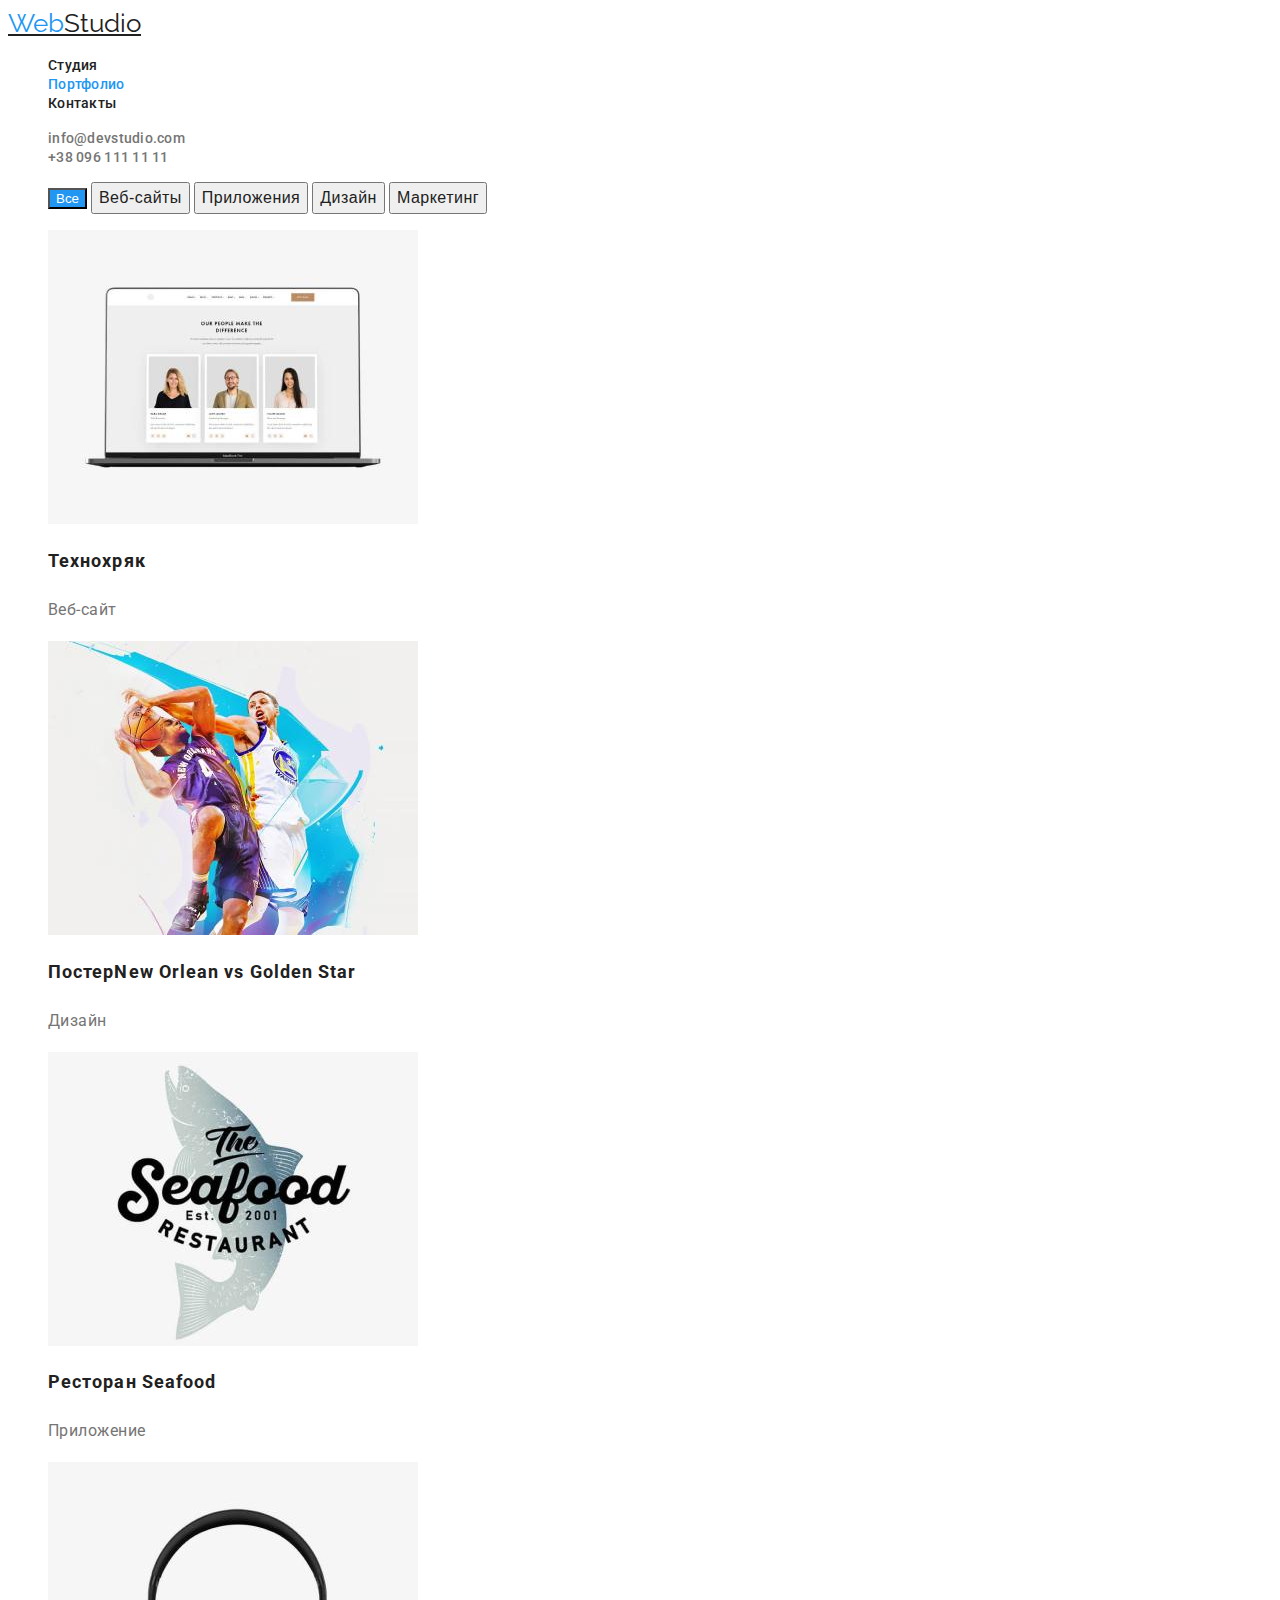
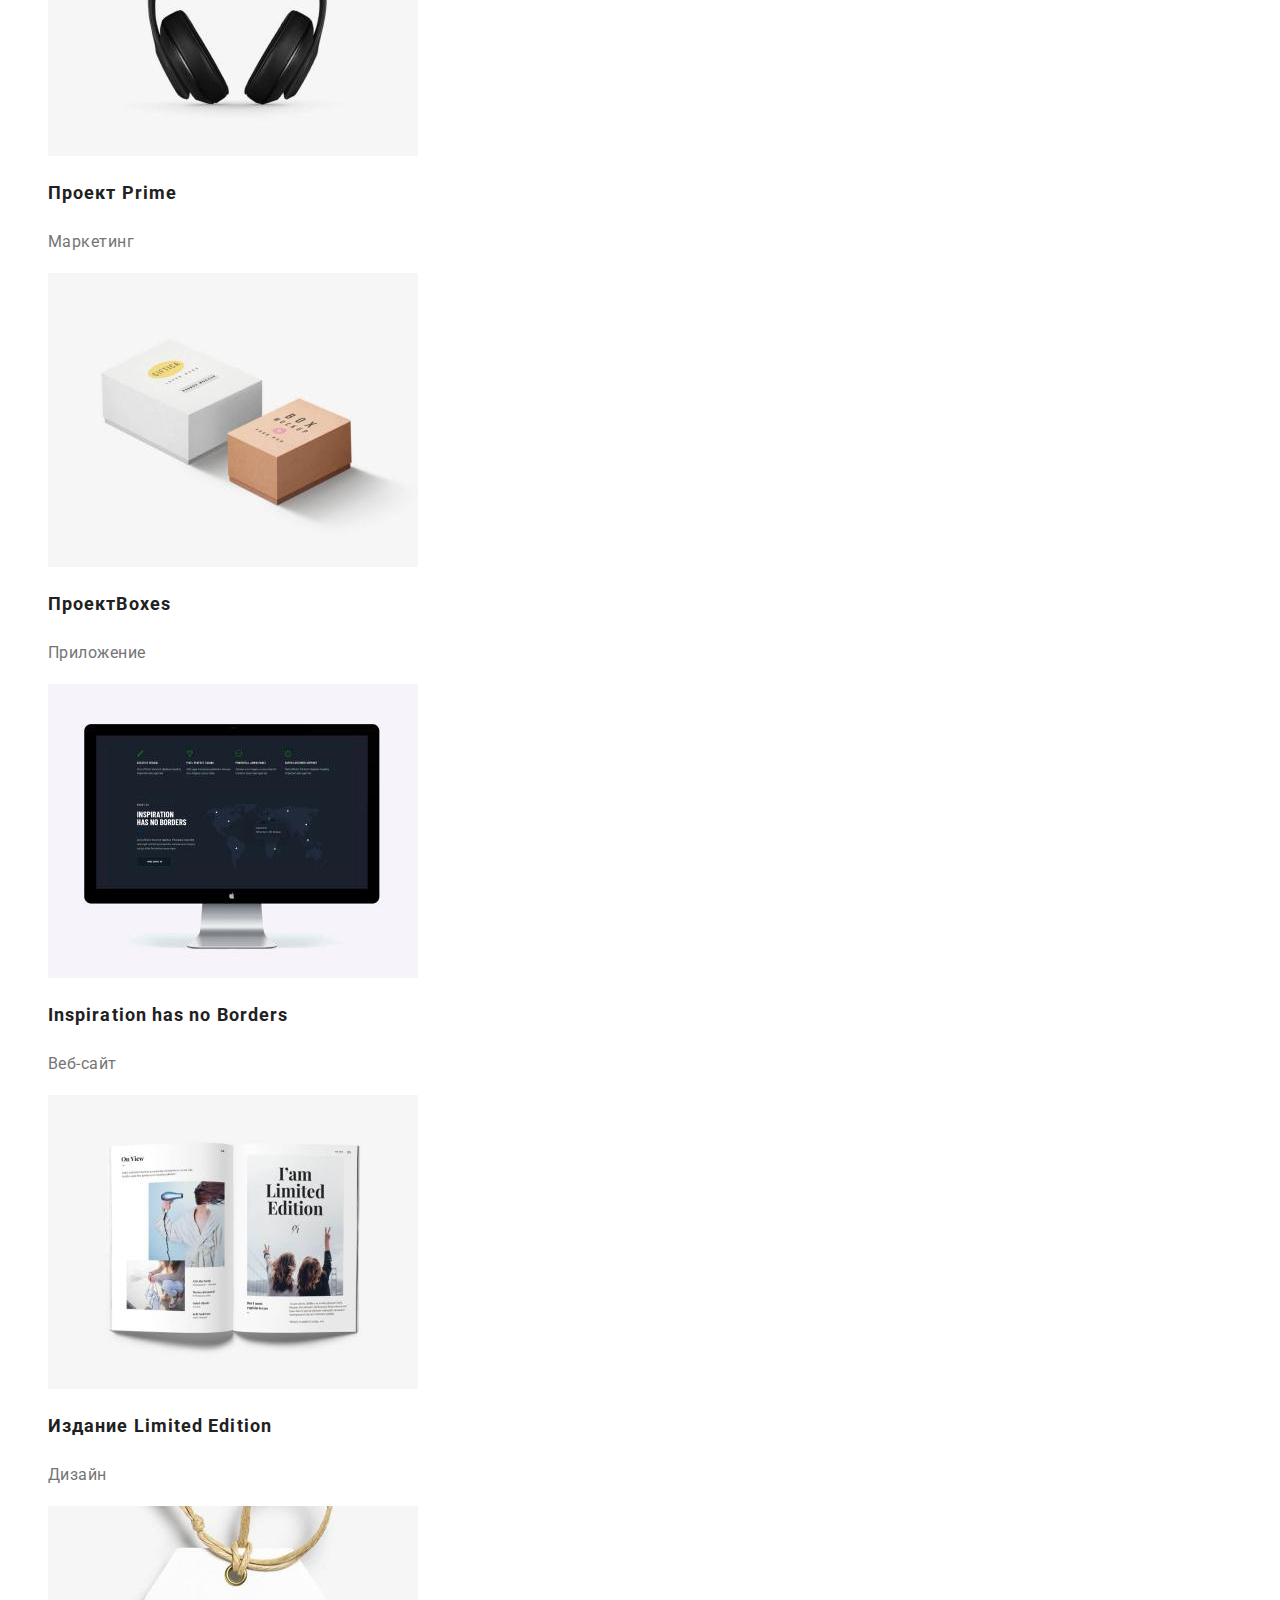
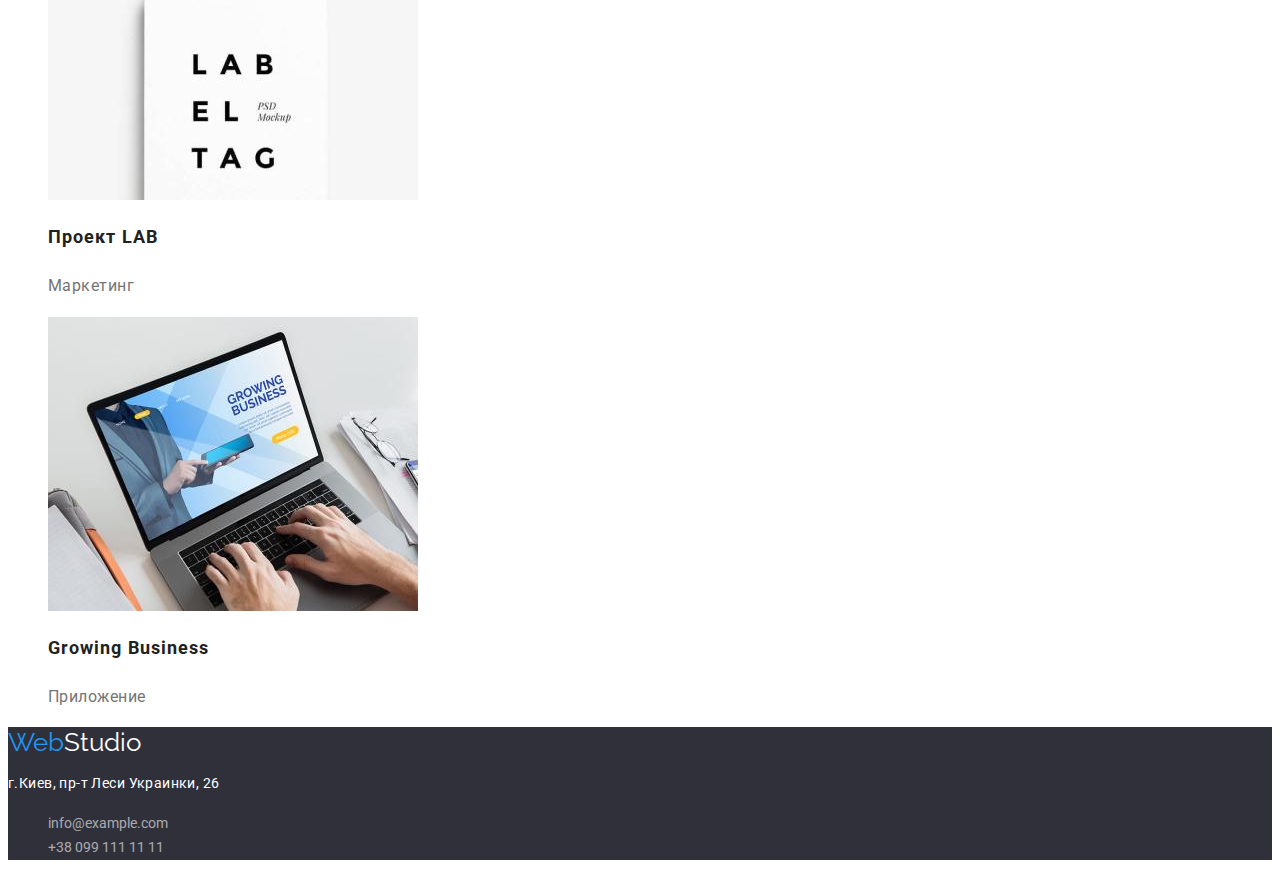
==== portfolio.html @ 6a5df42f "Скопировала инфу из ДЗ№2" ====
<!DOCTYPE html>
<html lang="ru" class="page">
  <head>
    <link rel="stylesheet" href="https://cdnjs.cloudflare.com/ajax/libs/modern-normalize/1.1.0/modern-normalize.min.css" integrity="sha512-wpPYUAdjBVSE4KJnH1VR1HeZfpl1ub8YT/NKx4PuQ5NmX2tKuGu6U/JRp5y+Y8XG2tV+wKQpNHVUX03MfMFn9Q==" crossorigin="anonymous" referrerpolicy="no-referrer" />
    <meta charset="UTF-8" />
    <meta http-equiv="X-UA-Compatible" content="IE=edge" />
    <meta name="viewport" content="width=device-width, initial-scale=1.0" />
    <title>WebStudio</title>
    <link rel="preconnect" href="https://fonts.googleapis.com" />
    <link rel="preconnect" href="https://fonts.gstatic.com" crossorigin />
    <link
      href="https://fonts.googleapis.com/css2?family=Raleway:wght@700&family=Roboto:wght@400;500;700;900&display=swap"
      rel="stylesheet"
    />
    <link rel="stylesheet" href="css/style.css" />
  </head>
  <body class="page-body">
    
    <header class="header">

      <!--Навигация-->

      <nav class="site-nav">
        <a href="" class="logo">
          <span class="logo-color">Web</span><span>Studio</span>
        </a>
        <ul class="site-nav list">
          <li><a href="./index.html" class="link">Студия</a></li>
          <li>
            <a href="./portfolio.html" class="current link"
              >Портфолио
            </a>
          </li>
          <li><a href="" class="link">Контакты</a></li>
        </ul>
      </nav>
      <ul class="auth-nav list">
        <li>
          <a href="mailto:info@devstudio.com" class="link"
            >info@devstudio.com</a
          >
        </li>
        <li><a href="tel:+380961111111" class="link">+38 096 111 11 11</a></li>
      </ul>
    </header>
    <main>
      <section>
        <div class="menu">
          <ul>
           <button type="btn" class="first-button"><li class="list">Все</li></button>
           <button><li class="menu-portfolio list">Веб-сайты</li></button>
           <button><li class="menu-portfolio list">Приложения</li></button>
           <button><li class="menu-portfolio list">Дизайн</li></button>
           <button><li class="menu-portfolio list">Маркетинг</li></button>
          </ul>
       </div>

          <ul class="galary-list">
            <li class="galary-item list">
              <img
                src="images/Макбук.jpg"
                alt="макбук"
                class="galary-img"
                width="370"
              />
              <h2 class="galary-title">Технохряк</h2>
              <p class="galary-text">Веб-сайт</p>
            </li>
            <li class="galary-item list">
              <img
                src="images/Баскетболисты.jpg"
                alt="Баскетболисты"
                class="galary-img"
                width="370"
              />
              <h2 class="galary-title">
                Постер<span lang="en">New Orlean vs Golden Star</span>
              </h2>
              <p class="galary-text">Дизайн</p>
            </li>
            <li class="galary-item list">
              <img
                src="images/Вывеска.jpg"
                alt="Постер ресторана"
                class="galary-img"
                width="370"
              />
              <h2 class="galary-title">
                Ресторан <span lang="en">Seafood</span>
              </h2>
              <p class="galary-text">Приложение</p>
            </li>
            <li class="galary-item list">
              <img
                src="images/Наушники.jpg"
                alt="Наушники"
                class="galary-img"
                width="370"
              />
              <h2 class="galary-title">Проект <span lang="en">Prime</span></h2>
              <p class="galary-text">Маркетинг</p>
            </li>
            <li class="galary-item list">
              <img
                src="images/Коробки.jpg"
                alt="Коробки"
                class="galary-img"
                width="370"
              />
              <h2 class="galary-title">Проект<span lang="en">Boxes</span></h2>
              <p class="galary-text">Приложение</p>
            </li>

            <li class="galary-item list">
              <img
                src="images/ПК.jpg"
                alt="ПК"
                class="galary-img"
                width="370"
              />
              <h2 lang="en" class="galary-title">Inspiration has no Borders</h2>
              <p class="galary-text">Веб-сайт</p>
            </li>
            <li class="galary-item list">
              <img
                src="images/Книга.jpg"
                alt="Книга"
                class="galary-img"
                width="370"
              />
              <h2 class="galary-title">
                Издание <span lang="en">Limited Edition</span>
              </h2>
              <p class="galary-text">Дизайн</p>
            </li>
            <li class="galary-item list">
              <img
                src="images/Этикетка.jpg"
                alt="Этикетка"
                width="370"
              />
              <h2 class="galary-title">Проект LAB</h2>
              <p class="galary-text">Маркетинг</p>
            </li>
            <li class="galary-item list">
              <img
                src="images/Ноутбук.jpg"
                alt="Ноутбук"
                width="370"
              />
              <h2 lang="en" class="galary-title">Growing Business</h2>
              <p class="galary-text">Приложение</p>
            </li>
          </ul>
        </div>
      </section>
      
    </main>
    <footer class="footer">
      <a href="" class="logo link"><span class="logo-color">Web</span><span class="logo-footer">Studio</span></a>
      <!--Контакты-->

      <address class="contacts">
        <p class="contacts-adress">г.Киев, пр-т Леси Украинки, 26</p>
        <ul class="contacts-list list">
          <li class="contacts-mailto">
            <a href="mailto:info@example.com" class="link">info@example.com</a>
          </li>
          <li class="contacts-tel">
            <a href="tel:+380991111111" class="link">+38 099 111 11 11</a>
          </li>
        </ul>
      </address>
    </footer>
  </body>
</html>
---- css/style.css ----
/* цвет основного фона
background: #E5E5E5
цвет футера
background: #2F303A
цвет  секции "наша команда"
background: #F5F4FA 
 цвет заголовков
 color: #212121
  цвет параграфов
  color: #757575
  цвет h1
  color: #FFFFFF 
  logo WebStudio
  color1: #000000
  color2: #2196F3
  цвет тел и почты в футере
  color: rgba(255, 255, 255, 0.6)
  #E5E5E5;
  */

:root {
  --header-color: #212121;
  --primary-text-color: #757575;
  --primary-title-color: #ffffff;
  --accent-color: #2196f3;
  --background-hero-footer:#2F303A;
}

body {
  font-family: "roboto";
  color: var(--header-color);
}

.list {
  list-style: none;
}

.link {
  text-decoration: 
  none;
}
/* ------------------ header-------------------- */

.logo {
  font-family: "raleway";
  font-size: 26px;
  line-height: 1.19;
  color: var(--header-color)
} 

.logo-color{
color: var(--accent-color);
}


 /* ------------header -------------------- */


.site-nav .link:hover,
.site-nav .link:focus {
  color: var(--accent-color);
}

.site-nav .link {
  font-weight: 500;
  font-size: 14px;
  line-height: 1.14;
  letter-spacing: 0.02em;
  color: var(--header-color);
}

.site-nav .current{
  color: var(--accent-color)
}

.auth-nav .link {
  font-weight: 500;
  font-size: 14px;
  line-height: 1.14;
  letter-spacing: 0.02em;
  color: var(--primary-text-color);
}

.auth-nav .link:hover,
.auth-nav .link:focus {
  color: var(--accent-color);
}
/* ------------------ hero-------------------- */
.hero-title {
  font-weight: 900;
  font-size: 44px;
  line-height: 1.36;
  text-align: center;
  letter-spacing: 0.06em;
  text-transform: uppercase;
  color: var(--primary-title-color);
}
.hero {
  background-color:var(--background-hero-footer);
}

.btn {
  font-family: inherit;
  background: #2196f3;
  font-size: 16px;
  line-height: 1.87;
  display: flex;
  align-items: center;
  text-align: center;
  letter-spacing: 0.06em;
  color: var(--primary-title-color);
}

/* ------------------our benefits-------------------- */


.benefits-title {
  font-size: 14px;
  line-height: 1.14;
  letter-spacing: 0.03em;
  text-transform: uppercase;
  color: var(--header-color);
}

.benefits-text {
  font-size: 14px;
  line-height: 1.7;
  letter-spacing: 0.03em;
  color: var(--primary-text-color);
}

/* ------------------menu portfolio------------------- */

.menu-portfolio{
 font-style: normal;
font-weight: 500;
font-size: 16px;
line-height: 1.62;
text-align: center;
letter-spacing: 0.03em;
color: var(--header-color);
}

.first-button{
color:#ffffff;
background-color: #2196F3;

}

.galary-text{
  font-size: 16px;
  line-height: 1.87;
  letter-spacing: 0.03em;
  color: var(--primary-text-color)
}

.galary-title{
  font-size: 18px;
line-height: 2.00;
letter-spacing: 0.06em;
color: var(--header-color);
}


/* ------------------about us------------------- */

.about-title{
font-size: 36px;
line-height: 42px;
text-align: center;
letter-spacing: 0.03em;
color: var(--header-color);

}

/* ------------------our team-------------------- */
.team-title {
  font-size: 36px;
  line-height: 1.17;
  text-align: center;
  letter-spacing: 0.33em
  color: var(--header-color)
}

.team-subtitle {
   font-size: 16px;
  line-height: 0.56;
  letter-spacing: 0.03em;
  color: var(--header-color);
}

.team-text {
  font-size: 16px;
  line-height: 1.19;
  letter-spacing: 0.03em;
  color: var(--primary-text-color);
}

.team{
  background-color:#F5F4FA ;
}

/* ------------------contacts-------------------- */

.footer{
  background-color:var(--background-hero-footer);
  }

.logo-footer{
    color: var(--primary-title-color);
  }

.contacts-tel .link{
  color: rgba(255, 255, 255, 0.6);
  font-style: normal;
  font-size: 14px;
  line-height: 1.71;
  
}

.contacts-mailto .link{
  color: rgba(255, 255, 255, 0.6);
  font-style: normal;
  font-size: 14px;
  line-height: 1.71;
  
}

.contacts-adress{
  color:var(--primary-title-color); 
  font-style: normal;
  font-size: 14px;
line-height: 1.71;
letter-spacing: 0.03em;

}
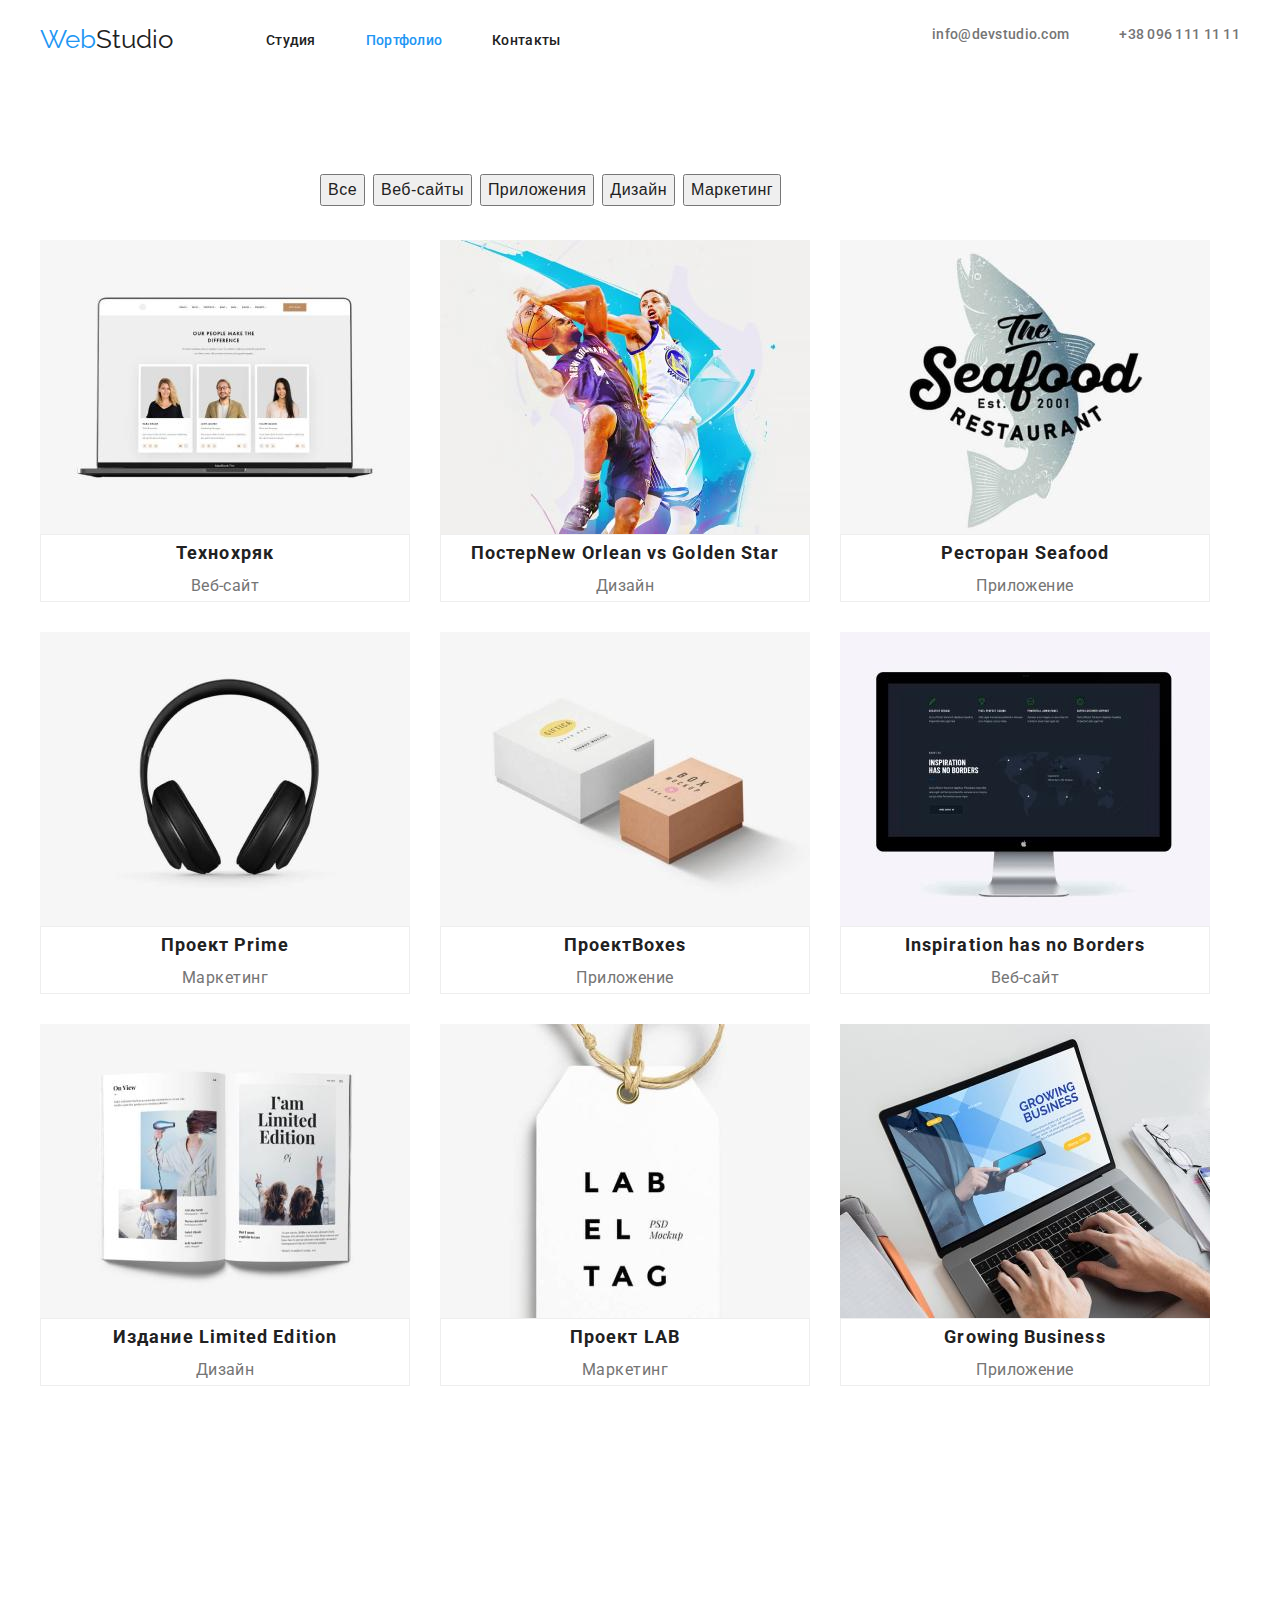
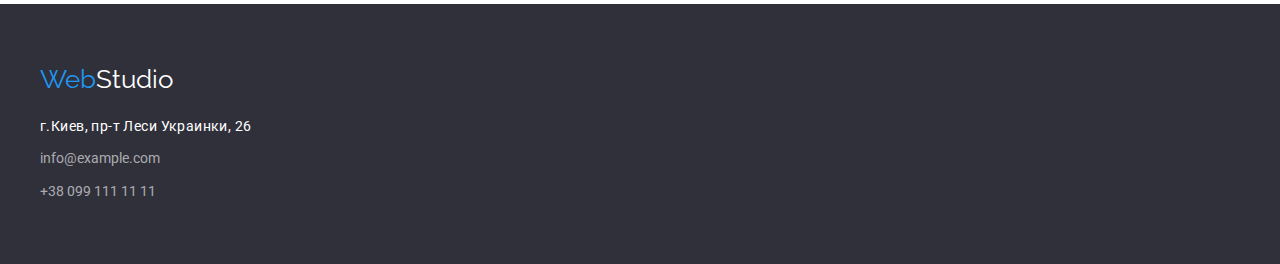
==== commit fe8faf6d: "Стилизация секций дву страниц(портфолио и студия)ия" ====
--- a/portfolio.html
+++ b/portfolio.html
@@ -1,7 +1,13 @@
 <!DOCTYPE html>
 <html lang="ru" class="page">
   <head>
-    <link rel="stylesheet" href="https://cdnjs.cloudflare.com/ajax/libs/modern-normalize/1.1.0/modern-normalize.min.css" integrity="sha512-wpPYUAdjBVSE4KJnH1VR1HeZfpl1ub8YT/NKx4PuQ5NmX2tKuGu6U/JRp5y+Y8XG2tV+wKQpNHVUX03MfMFn9Q==" crossorigin="anonymous" referrerpolicy="no-referrer" />
+    <link
+      rel="stylesheet"
+      href="https://cdnjs.cloudflare.com/ajax/libs/modern-normalize/1.1.0/modern-normalize.min.css"
+      integrity="sha512-wpPYUAdjBVSE4KJnH1VR1HeZfpl1ub8YT/NKx4PuQ5NmX2tKuGu6U/JRp5y+Y8XG2tV+wKQpNHVUX03MfMFn9Q=="
+      crossorigin="anonymous"
+      referrerpolicy="no-referrer"
+    />
     <meta charset="UTF-8" />
     <meta http-equiv="X-UA-Compatible" content="IE=edge" />
     <meta name="viewport" content="width=device-width, initial-scale=1.0" />
@@ -15,100 +21,126 @@
     <link rel="stylesheet" href="css/style.css" />
   </head>
   <body class="page-body">
-    
     <header class="header">
-
       <!--Навигация-->
 
-      <nav class="site-nav">
-        <a href="" class="logo">
-          <span class="logo-color">Web</span><span>Studio</span>
-        </a>
-        <ul class="site-nav list">
-          <li><a href="./index.html" class="link">Студия</a></li>
-          <li>
-            <a href="./portfolio.html" class="current link"
-              >Портфолио
-            </a>
-          </li>
-          <li><a href="" class="link">Контакты</a></li>
-        </ul>
-      </nav>
-      <ul class="auth-nav list">
-        <li>
-          <a href="mailto:info@devstudio.com" class="link"
-            >info@devstudio.com</a
-          >
-        </li>
-        <li><a href="tel:+380961111111" class="link">+38 096 111 11 11</a></li>
-      </ul>
+      <div class="container header-container">
+        <nav class="header-nav">
+          <a href="" class="logo link">
+            <span class="logo-color">Web</span><span>Studio</span>
+          </a>
+          <ul class="nav list nav-menu">
+            <li class="menu-item">
+              <a href="./index.html" class="nav link">Студия</a>
+            </li>
+            <li class="menu-item">
+              <a href="./portfolio.html" class="nav current link">Портфолио </a>
+            </li>
+            <li class="menu-item"><a href="" class="nav link">Контакты</a></li>
+          </ul>
+        </nav>
+        <div class="header-connect">
+          <ul class="auth-nav list">
+            <li class="">
+              <a href="mailto:info@devstudio.com" class="link"
+                >info@devstudio.com</a
+              >
+            </li>
+            <li class="connect-item">
+              <a href="tel:+380961111111" class="link">+38 096 111 11 11</a>
+            </li>
+          </ul>
+        </div>
+      </div>
     </header>
     <main>
-      <section>
-        <div class="menu">
-          <ul>
-           <button type="btn" class="first-button"><li class="list">Все</li></button>
-           <button><li class="menu-portfolio list">Веб-сайты</li></button>
-           <button><li class="menu-portfolio list">Приложения</li></button>
-           <button><li class="menu-portfolio list">Дизайн</li></button>
-           <button><li class="menu-portfolio list">Маркетинг</li></button>
-          </ul>
-       </div>
-
+      <section class="portfolio">
+        <div class="container">
+          <ul class="menu portfolio-container">
+            <li class="menu-portfolio list menu-portfolio-list">
+              <button class="menu-button">Все</button>
+            </li>
+            <li class="menu-portfolio list menu-portfolio-list">
+              <button class="menu-button">Веб-сайты</button>
+            </li>
+            <li class="menu-portfolio list menu-portfolio-list">
+              <button class="menu-button">Приложения</button>
+            </li>
+            <li class="menu-portfolio list menu-portfolio-list">
+              <button class="menu-button">Дизайн</button>
+            </li>
+            <li class="menu-portfolio list menu-portfolio-list">
+              <button class="menu-button">Маркетинг</button>
+            </li>
+          </ul>
+        </div>
+        <div class="container">
           <ul class="galary-list">
-            <li class="galary-item list">
+            <li class="galary-item list galary-item-block">
               <img
                 src="images/Макбук.jpg"
                 alt="макбук"
                 class="galary-img"
                 width="370"
               />
-              <h2 class="galary-title">Технохряк</h2>
-              <p class="galary-text">Веб-сайт</p>
-            </li>
-            <li class="galary-item list">
+              <div class="border">
+                <h2 class="galary-title">Технохряк</h2>
+                <p class="galary-text">Веб-сайт</p>
+              </div>
+            </li>
+            <li class="galary-item list galary-item-block">
               <img
                 src="images/Баскетболисты.jpg"
                 alt="Баскетболисты"
                 class="galary-img"
                 width="370"
               />
-              <h2 class="galary-title">
-                Постер<span lang="en">New Orlean vs Golden Star</span>
-              </h2>
-              <p class="galary-text">Дизайн</p>
-            </li>
-            <li class="galary-item list">
+              <div class="border">
+                <h2 class="galary-title">
+                  Постер<span lang="en">New Orlean vs Golden Star</span>
+                </h2>
+                <p class="galary-text">Дизайн</p>
+              </div>
+            </li>
+            <li class="galary-item list galary-item-block">
               <img
                 src="images/Вывеска.jpg"
                 alt="Постер ресторана"
                 class="galary-img"
                 width="370"
               />
-              <h2 class="galary-title">
-                Ресторан <span lang="en">Seafood</span>
-              </h2>
-              <p class="galary-text">Приложение</p>
-            </li>
-            <li class="galary-item list">
+              <div class="border">
+                <h2 class="galary-title">
+                  Ресторан <span lang="en">Seafood</span>
+                </h2>
+                <p class="galary-text">Приложение</p>
+              </div>
+            </li>
+            <li class="galary-item list galary-item-block">
               <img
                 src="images/Наушники.jpg"
                 alt="Наушники"
                 class="galary-img"
                 width="370"
               />
-              <h2 class="galary-title">Проект <span lang="en">Prime</span></h2>
-              <p class="galary-text">Маркетинг</p>
-            </li>
-            <li class="galary-item list">
+              <div class="border">
+                <h2 class="galary-title">
+                  Проект <span lang="en">Prime</span>
+                </h2>
+                <p class="galary-text">Маркетинг</p>
+              </div>
+            </li>
+            <li class="galary-item list galary-item-block">
               <img
                 src="images/Коробки.jpg"
                 alt="Коробки"
                 class="galary-img"
                 width="370"
               />
-              <h2 class="galary-title">Проект<span lang="en">Boxes</span></h2>
-              <p class="galary-text">Приложение</p>
+              <div class="border">
+                <h2 class="galary-title">Проект<span lang="en">Boxes</span></h2>
+                <p class="galary-text">Приложение</p>
+              </div>
             </li>
 
             <li class="galary-item list">
@@ -118,8 +150,12 @@
                 class="galary-img"
                 width="370"
               />
-              <h2 lang="en" class="galary-title">Inspiration has no Borders</h2>
-              <p class="galary-text">Веб-сайт</p>
+              <div class="border">
+                <h2 lang="en" class="galary-title">
+                  Inspiration has no Borders
+                </h2>
+                <p class="galary-text">Веб-сайт</p>
+              </div>
             </li>
             <li class="galary-item list">
               <img
@@ -128,49 +164,56 @@
                 class="galary-img"
                 width="370"
               />
-              <h2 class="galary-title">
-                Издание <span lang="en">Limited Edition</span>
-              </h2>
-              <p class="galary-text">Дизайн</p>
-            </li>
-            <li class="galary-item list">
-              <img
-                src="images/Этикетка.jpg"
-                alt="Этикетка"
-                width="370"
-              />
-              <h2 class="galary-title">Проект LAB</h2>
-              <p class="galary-text">Маркетинг</p>
-            </li>
-            <li class="galary-item list">
-              <img
-                src="images/Ноутбук.jpg"
-                alt="Ноутбук"
-                width="370"
-              />
-              <h2 lang="en" class="galary-title">Growing Business</h2>
-              <p class="galary-text">Приложение</p>
+              <div class="border">
+                <h2 class="galary-title">
+                  Издание <span lang="en">Limited Edition</span>
+                </h2>
+                <p class="galary-text">Дизайн</p>
+              </div>
+            </li>
+            <li class="galary-item list galary-item-block">
+              <img src="images/Этикетка.jpg" alt="Этикетка" width="370" />
+              <div class="border">
+                <h2 class="galary-title">Проект LAB</h2>
+                <p class="galary-text">Маркетинг</p>
+              </div>
+            </li>
+            <li class="galary-item list galary-item-block">
+              <img src="images/Ноутбук.jpg" alt="Ноутбук" width="370" />
+              <div class="border">
+                <h2 lang="en" class="galary-title">Growing Business</h2>
+                <p class="galary-text">Приложение</p>
+              </div>
             </li>
           </ul>
         </div>
       </section>
-      
     </main>
     <footer class="footer">
-      <a href="" class="logo link"><span class="logo-color">Web</span><span class="logo-footer">Studio</span></a>
-      <!--Контакты-->
-
-      <address class="contacts">
-        <p class="contacts-adress">г.Киев, пр-т Леси Украинки, 26</p>
-        <ul class="contacts-list list">
-          <li class="contacts-mailto">
-            <a href="mailto:info@example.com" class="link">info@example.com</a>
-          </li>
-          <li class="contacts-tel">
-            <a href="tel:+380991111111" class="link">+38 099 111 11 11</a>
-          </li>
-        </ul>
-      </address>
+      <div class="container">
+        <div class="logo-footer-block">
+          <a href="" class="logo link"
+            ><span class="logo-color">Web</span
+            ><span class="logo-footer">Studio</span></a
+          >
+        </div>
+        <!--Контакты-->
+
+        <address class="contacts">
+          <p class="contacts-adress">г.Киев, пр-т Леси Украинки, 26</p>
+          <ul class="contacts-list list">
+            <li class="contacts-mailto contacts-mailto-block">
+              <a href="mailto:info@example.com" class="link"
+                >info@example.com</a
+              >
+            </li>
+
+            <li class="contacts-tel contacts-tel-block">
+              <a href="tel:+380991111111" class="link">+38 099 111 11 11</a>
+            </li>
+          </ul>
+        </address>
+      </div>
     </footer>
   </body>
 </html>
--- a/css/style.css
+++ b/css/style.css
@@ -29,6 +29,23 @@
 body {
   font-family: "roboto";
   color: var(--header-color);
+  margin: 0;
+}
+
+p, h1, h2, h3, h4, h5, h6{
+  margin: 0;
+}
+
+ul{
+  margin: 0;
+  padding: 0;
+}
+
+.container{
+  width: 1200px;
+  padding-left: 15px;
+  padding-right: 15px;
+  margin: 0 auto;
 }
 
 .list {
@@ -39,29 +56,60 @@
   text-decoration: 
   none;
 }
+
+img{
+  display: block;
+}
 /* ------------------ header-------------------- */
 
+header{
+  padding-top: 24px;
+  padding-bottom: 25px;
+}
 .logo {
   font-family: "raleway";
   font-size: 26px;
   line-height: 1.19;
-  color: var(--header-color)
+  color: var(--header-color);
+  margin-right: 93px;
 } 
+
 
 .logo-color{
 color: var(--accent-color);
 }
 
-
- /* ------------header -------------------- */
-
-
-.site-nav .link:hover,
-.site-nav .link:focus {
+.nav-menu{
+  display: flex;
+}
+
+.auth-nav{
+  display: flex;
+}
+
+.header-nav{
+  display: flex;
+  align-items: center;
+}
+.header-container{
+display: flex;
+}
+
+.header-connect{
+  margin-left: auto;
+  align-items: center;
+}
+
+.connect-item{
+  margin-left: 50px;
+}
+
+.nav .link:hover,
+.nav .link:focus {
   color: var(--accent-color);
 }
 
-.site-nav .link {
+.nav .link {
   font-weight: 500;
   font-size: 14px;
   line-height: 1.14;
@@ -69,7 +117,7 @@
   color: var(--header-color);
 }
 
-.site-nav .current{
+.current.link{
   color: var(--accent-color)
 }
 
@@ -85,7 +133,26 @@
 .auth-nav .link:focus {
   color: var(--accent-color);
 }
+
+.menu-item:not(:last-child){
+  margin-right: 50px;
+}
 /* ------------------ hero-------------------- */
+.hero {
+  background-color:var(--background-hero-footer);
+}
+
+.hero-section{
+    width: 1200px;
+  padding-left: 15px;
+  padding-right: 15px;
+  padding-bottom: 94px;
+  padding-top: 94px;
+  margin-left:auto;
+  margin-right: auto;
+  
+}
+
 .hero-title {
   font-weight: 900;
   font-size: 44px;
@@ -95,9 +162,6 @@
   text-transform: uppercase;
   color: var(--primary-title-color);
 }
-.hero {
-  background-color:var(--background-hero-footer);
-}
 
 .btn {
   font-family: inherit;
@@ -106,12 +170,48 @@
   line-height: 1.87;
   display: flex;
   align-items: center;
-  text-align: center;
-  letter-spacing: 0.06em;
+   letter-spacing: 0.06em;
   color: var(--primary-title-color);
+  cursor: pointer;
+  }
+  
+  .important-title{
+    width: 696px;
+    margin-right: auto;
+     margin-left: auto;
+    margin-bottom: 32.35px;}
+
+.important-button{
+  width: 200px;
+  height: 53.92px;
+    margin-right: auto;
+     margin-left: auto;
+     
+     
 }
 
 /* ------------------our benefits-------------------- */
+.benefits-container{
+  display: flex;
+}
+
+.benefits{
+ padding-top: 94px;
+ padding-bottom: 94px;
+}
+
+.visually-hidden {
+  position: absolute;
+  width: 1px;
+  height: 1px;
+  margin: -1px;
+  border: 0;
+  padding: 0;
+  white-space: nowrap;
+  clip-path: inset(100%);
+  clip: rect(0 0 0 0);
+  overflow: hidden;
+}
 
 
 .benefits-title {
@@ -120,6 +220,7 @@
   letter-spacing: 0.03em;
   text-transform: uppercase;
   color: var(--header-color);
+  margin-bottom: 10px;
 }
 
 .benefits-text {
@@ -129,24 +230,45 @@
   color: var(--primary-text-color);
 }
 
+.benefits-container-block:not(:last-child){
+  margin-right: 50px;
+}
+
 /* ------------------menu portfolio------------------- */
 
-.menu-portfolio{
- font-style: normal;
+.menu{
+   display: flex;
+   padding-left:280px;
+   padding-right: 280px;
+   margin-bottom: 34px
+ }
+
+ .container-menu{
+   margin-bottom: 34px;
+ }
+
+ .portfolio{
+   padding-top: 94px;
+   padding-bottom: 94px;
+ }
+ .menu-portfolio-list{
+   margin-right: 8px;
+ }
+
+.menu-button {
 font-weight: 500;
 font-size: 16px;
 line-height: 1.62;
 text-align: center;
 letter-spacing: 0.03em;
-color: var(--header-color);
-}
-
-.first-button{
-color:#ffffff;
-background-color: #2196F3;
-
-}
-
+color: #212121;
+}
+
+.galary-item{
+  text-align: center;
+  flex-basis: calc((100-3*30px)/9);
+  margin-left: 30px;
+}
 .galary-text{
   font-size: 16px;
   line-height: 1.87;
@@ -159,6 +281,20 @@
 line-height: 2.00;
 letter-spacing: 0.06em;
 color: var(--header-color);
+}
+.galary-list{
+  display: flex;
+  flex-wrap: wrap;
+  padding-bottom: 94px;
+  margin-left: -30px;
+}
+
+.galary-item-block{
+  margin-bottom: 30px;
+  }
+
+  .border{
+    border: 1px solid  rgba(238, 238, 238, 1);
 }
 
 
@@ -170,23 +306,41 @@
 text-align: center;
 letter-spacing: 0.03em;
 color: var(--header-color);
-
-}
+margin-bottom: 50px;
+}
+
+.about-list{
+  display: flex;
+  flex-wrap: wrap;
+  margin-left: -30px;
+
+} 
+.about-list-container{ 
+  flex-basis:calc((100%-3*30px)/3);
+  margin-left: 30px
+}
+ .about{
+   padding-bottom: 94px;
+   padding-top: 94px;
+ }
+
 
 /* ------------------our team-------------------- */
+
 .team-title {
+  color: var(--header-color)
   font-size: 36px;
   line-height: 1.17;
   text-align: center;
   letter-spacing: 0.33em
-  color: var(--header-color)
-}
+  }
 
 .team-subtitle {
    font-size: 16px;
   line-height: 0.56;
   letter-spacing: 0.03em;
   color: var(--header-color);
+  margin-bottom: 10px;
 }
 
 .team-text {
@@ -198,6 +352,27 @@
 
 .team{
   background-color:#F5F4FA ;
+  padding-top: 94px;
+  padding-bottom: 94px;
+}
+
+.team-item-block{
+  flex-basis: calc((100%-4*30px)/4);
+  margin-left: 30px;
+}
+.team-list{
+  display: flex;
+  flex-wrap: wrap;
+  margin-left: -30px;
+  margin-top: 50px;
+}
+
+.team-block{
+  text-align: center;
+ }
+
+.team-subtitle-block{
+  margin-top: 30px;
 }
 
 /* ------------------contacts-------------------- */
@@ -208,6 +383,10 @@
 
 .logo-footer{
     color: var(--primary-title-color);
+  }
+  .logo-footer-block{
+    padding-top: 60px;
+    
   }
 
 .contacts-tel .link{
@@ -223,7 +402,6 @@
   font-style: normal;
   font-size: 14px;
   line-height: 1.71;
-  
 }
 
 .contacts-adress{
@@ -232,18 +410,23 @@
   font-size: 14px;
 line-height: 1.71;
 letter-spacing: 0.03em;
-
-}
-
-
-
-
-
-
-
-
-
-
-
-
-
+margin-bottom: 9px;
+margin-top: 20px;
+}
+
+.contacts-tel-block{
+  margin-top: 9px;
+  padding-bottom: 60px;
+}
+
+
+
+
+
+
+
+
+
+
+
+
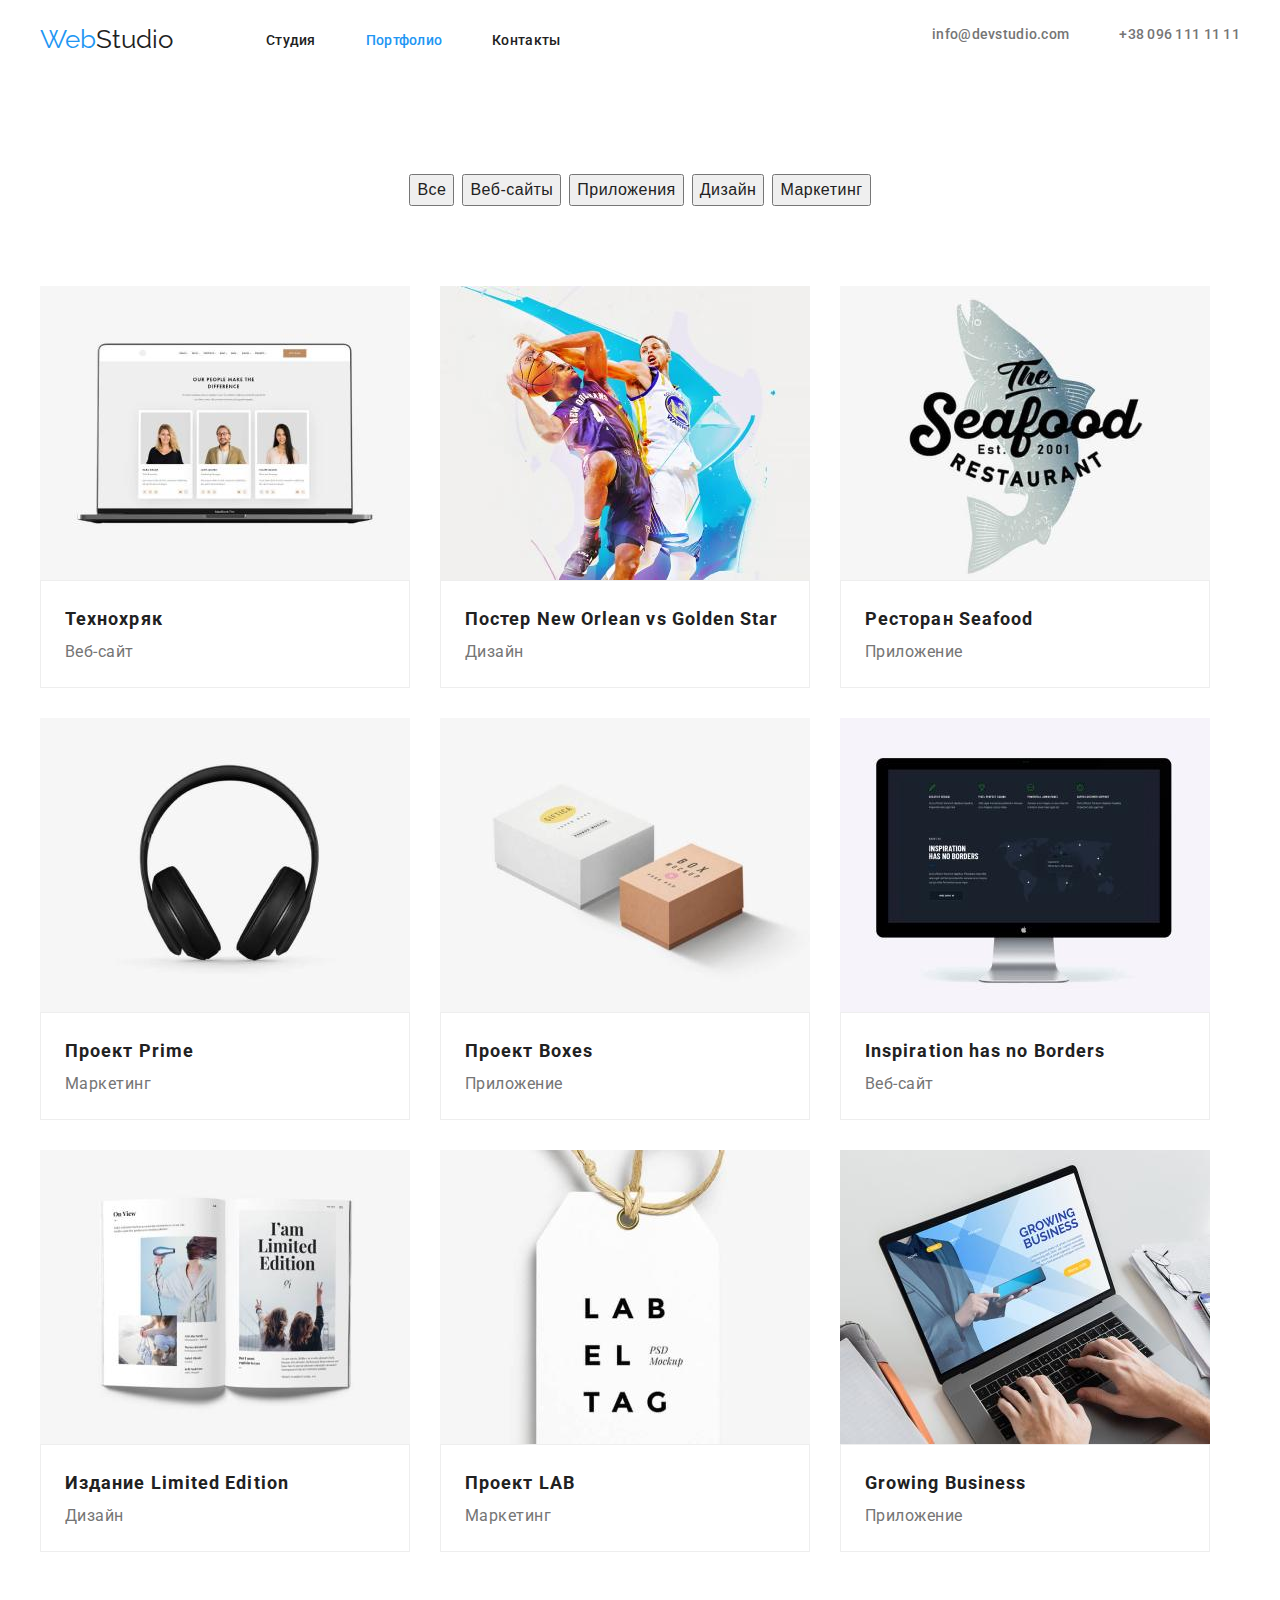
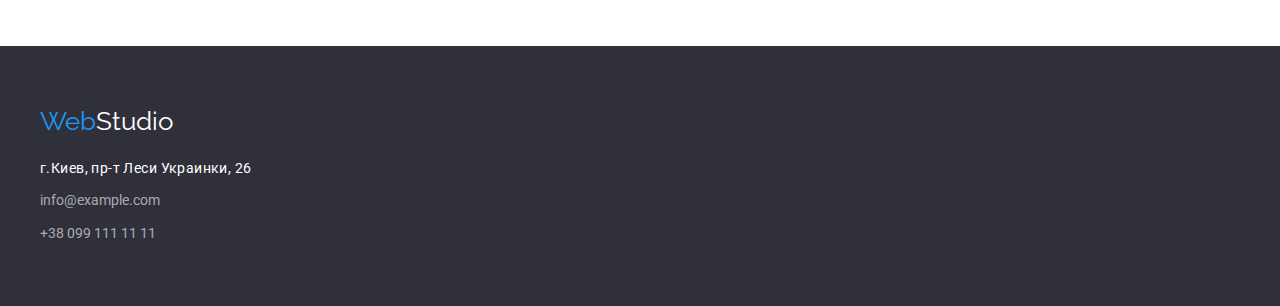
==== commit cc658b8e: "Исправила замечания ментора" ====
--- a/portfolio.html
+++ b/portfolio.html
@@ -39,18 +39,17 @@
             <li class="menu-item"><a href="" class="nav link">Контакты</a></li>
           </ul>
         </nav>
-        <div class="header-connect">
-          <ul class="auth-nav list">
-            <li class="">
-              <a href="mailto:info@devstudio.com" class="link"
-                >info@devstudio.com</a
-              >
-            </li>
-            <li class="connect-item">
-              <a href="tel:+380961111111" class="link">+38 096 111 11 11</a>
-            </li>
-          </ul>
-        </div>
+
+        <ul class="auth-nav list">
+          <li class="connect-item">
+            <a href="mailto:info@devstudio.com" class="link"
+              >info@devstudio.com</a
+            >
+          </li>
+          <li class="connect-item">
+            <a href="tel:+380961111111" class="link">+38 096 111 11 11</a>
+          </li>
+        </ul>
       </div>
     </header>
     <main>
@@ -73,8 +72,7 @@
               <button class="menu-button">Маркетинг</button>
             </li>
           </ul>
-        </div>
-        <div class="container">
+
           <ul class="galary-list">
             <li class="galary-item list galary-item-block">
               <img
@@ -97,7 +95,7 @@
               />
               <div class="border">
                 <h2 class="galary-title">
-                  Постер<span lang="en">New Orlean vs Golden Star</span>
+                  Постер <span lang="en">New Orlean vs Golden Star</span>
                 </h2>
                 <p class="galary-text">Дизайн</p>
               </div>
@@ -138,7 +136,9 @@
                 width="370"
               />
               <div class="border">
-                <h2 class="galary-title">Проект<span lang="en">Boxes</span></h2>
+                <h2 class="galary-title">
+                  Проект <span lang="en">Boxes</span>
+                </h2>
                 <p class="galary-text">Приложение</p>
               </div>
             </li>
@@ -192,7 +192,7 @@
     <footer class="footer">
       <div class="container">
         <div class="logo-footer-block">
-          <a href="" class="logo link"
+          <a href="" class="logo-footer-bottom link"
             ><span class="logo-color">Web</span
             ><span class="logo-footer">Studio</span></a
           >
@@ -202,13 +202,13 @@
         <address class="contacts">
           <p class="contacts-adress">г.Киев, пр-т Леси Украинки, 26</p>
           <ul class="contacts-list list">
-            <li class="contacts-mailto contacts-mailto-block">
+            <li class="contacts-mailto contacts-block">
               <a href="mailto:info@example.com" class="link"
                 >info@example.com</a
               >
             </li>
 
-            <li class="contacts-tel contacts-tel-block">
+            <li class="contacts-tel contacts-block">
               <a href="tel:+380991111111" class="link">+38 099 111 11 11</a>
             </li>
           </ul>
--- a/css/style.css
+++ b/css/style.css
@@ -23,7 +23,7 @@
   --primary-text-color: #757575;
   --primary-title-color: #ffffff;
   --accent-color: #2196f3;
-  --background-hero-footer:#2F303A;
+  --background-hero-footer: #2f303a;
 }
 
 body {
@@ -32,16 +32,22 @@
   margin: 0;
 }
 
-p, h1, h2, h3, h4, h5, h6{
+p,
+h1,
+h2,
+h3,
+h4,
+h5,
+h6 {
   margin: 0;
 }
 
-ul{
+ul {
   margin: 0;
   padding: 0;
 }
 
-.container{
+.container {
   width: 1200px;
   padding-left: 15px;
   padding-right: 15px;
@@ -53,16 +59,15 @@
 }
 
 .link {
-  text-decoration: 
-  none;
-}
-
-img{
+  text-decoration: none;
+}
+
+img {
   display: block;
 }
 /* ------------------ header-------------------- */
 
-header{
+header {
   padding-top: 24px;
   padding-bottom: 25px;
 }
@@ -72,36 +77,27 @@
   line-height: 1.19;
   color: var(--header-color);
   margin-right: 93px;
-} 
-
-
-.logo-color{
-color: var(--accent-color);
-}
-
-.nav-menu{
-  display: flex;
-}
-
-.auth-nav{
-  display: flex;
-}
-
-.header-nav{
+}
+
+.logo-color {
+  color: var(--accent-color);
+}
+
+.nav-menu {
+  display: flex;
+}
+
+.auth-nav {
+  display: flex;
+  margin-left: auto;
+}
+
+.header-nav {
   display: flex;
   align-items: center;
 }
-.header-container{
-display: flex;
-}
-
-.header-connect{
-  margin-left: auto;
-  align-items: center;
-}
-
-.connect-item{
-  margin-left: 50px;
+.header-container {
+  display: flex;
 }
 
 .nav .link:hover,
@@ -117,8 +113,8 @@
   color: var(--header-color);
 }
 
-.current.link{
-  color: var(--accent-color)
+.current.link {
+  color: var(--accent-color);
 }
 
 .auth-nav .link {
@@ -134,70 +130,64 @@
   color: var(--accent-color);
 }
 
-.menu-item:not(:last-child){
+.menu-item:not(:last-child) {
+  margin-right: 50px;
+}
+
+.connect-item:not(:last-child) {
   margin-right: 50px;
 }
 /* ------------------ hero-------------------- */
 .hero {
-  background-color:var(--background-hero-footer);
-}
-
-.hero-section{
-    width: 1200px;
-  padding-left: 15px;
-  padding-right: 15px;
-  padding-bottom: 94px;
-  padding-top: 94px;
-  margin-left:auto;
-  margin-right: auto;
-  
+  display: flex;
+  justify-content: center;
+  background-color: var(--background-hero-footer);
+  padding-top: 200px;
+  padding-bottom: 200px;
 }
 
 .hero-title {
-  font-weight: 900;
+  color: var(--primary-title-color);
   font-size: 44px;
   line-height: 1.36;
   text-align: center;
   letter-spacing: 0.06em;
   text-transform: uppercase;
-  color: var(--primary-title-color);
-}
-
+}
+
+.important-title {
+  width: 696px;
+  height: 120px;
+  margin: 0 auto;
+}
 .btn {
   font-family: inherit;
-  background: #2196f3;
+  background-color: #2196f3;
   font-size: 16px;
   line-height: 1.87;
-  display: flex;
   align-items: center;
-   letter-spacing: 0.06em;
+  letter-spacing: 0.06em;
   color: var(--primary-title-color);
   cursor: pointer;
-  }
-  
-  .important-title{
-    width: 696px;
-    margin-right: auto;
-     margin-left: auto;
-    margin-bottom: 32.35px;}
-
-.important-button{
+}
+
+.hero-button {
   width: 200px;
   height: 53.92px;
-    margin-right: auto;
-     margin-left: auto;
-     
-     
+  margin-right: auto;
+  margin-left: auto;
+  box-shadow: 0px 4px 4px rgba(0, 0, 0, 0.15);
+  border-radius: 4px;
 }
 
 /* ------------------our benefits-------------------- */
-.benefits-container{
-  display: flex;
-}
-
-.benefits{
- padding-top: 94px;
- padding-bottom: 94px;
+.benefits-container {
+  display: flex;
+}
+
+.benefits {
+  padding-top: 94px;
+  padding-bottom: 94px;
 }
 
 .visually-hidden {
@@ -213,7 +203,6 @@
   overflow: hidden;
 }
 
-
 .benefits-title {
   font-size: 14px;
   line-height: 1.14;
@@ -230,113 +219,105 @@
   color: var(--primary-text-color);
 }
 
-.benefits-container-block:not(:last-child){
-  margin-right: 50px;
+.benefits-container-block:not(:last-child) {
+  margin-right: 30px;
 }
 
 /* ------------------menu portfolio------------------- */
 
-.menu{
-   display: flex;
-   padding-left:280px;
-   padding-right: 280px;
-   margin-bottom: 34px
- }
-
- .container-menu{
-   margin-bottom: 34px;
- }
-
- .portfolio{
-   padding-top: 94px;
-   padding-bottom: 94px;
- }
- .menu-portfolio-list{
-   margin-right: 8px;
- }
-
+.menu {
+  display: flex;
+  justify-content: center;
+}
+
+.portfolio {
+  padding-top: 94px;
+  padding-bottom: 94px;
+}
+.menu-portfolio-list:not(:last-child) {
+  margin-right: 8px;
+}
 .menu-button {
-font-weight: 500;
-font-size: 16px;
-line-height: 1.62;
-text-align: center;
-letter-spacing: 0.03em;
-color: #212121;
-}
-
-.galary-item{
+  font-weight: 500;
+  font-size: 16px;
+  line-height: 1.62;
   text-align: center;
-  flex-basis: calc((100-3*30px)/9);
+  letter-spacing: 0.03em;
+  color: #212121;
+}
+
+.galary-item {
+  flex-basis: calc((100% - 3 / 30px) / 9);
+  margin-top: 30px;
   margin-left: 30px;
 }
-.galary-text{
+.galary-text {
   font-size: 16px;
   line-height: 1.87;
   letter-spacing: 0.03em;
-  color: var(--primary-text-color)
-}
-
-.galary-title{
+  color: var(--primary-text-color);
+}
+
+.galary-title {
   font-size: 18px;
-line-height: 2.00;
-letter-spacing: 0.06em;
-color: var(--header-color);
-}
-.galary-list{
+  line-height: 2;
+  letter-spacing: 0.06em;
+  color: var(--header-color);
+}
+.galary-list {
   display: flex;
   flex-wrap: wrap;
-  padding-bottom: 94px;
+  margin-top: 50px;
   margin-left: -30px;
 }
 
-.galary-item-block{
-  margin-bottom: 30px;
-  }
-
-  .border{
-    border: 1px solid  rgba(238, 238, 238, 1);
-}
-
+.galary-item-block {
+}
+
+.border {
+  border: 1px solid rgba(238, 238, 238, 1);
+  padding-left: 24px;
+  padding-right: 24px;
+  padding-top: 20px;
+  padding-bottom: 20px;
+}
 
 /* ------------------about us------------------- */
 
-.about-title{
-font-size: 36px;
-line-height: 42px;
-text-align: center;
-letter-spacing: 0.03em;
-color: var(--header-color);
-margin-bottom: 50px;
-}
-
-.about-list{
-  display: flex;
-  flex-wrap: wrap;
-  margin-left: -30px;
-
-} 
-.about-list-container{ 
-  flex-basis:calc((100%-3*30px)/3);
-  margin-left: 30px
-}
- .about{
-   padding-bottom: 94px;
-   padding-top: 94px;
- }
-
-
-/* ------------------our team-------------------- */
-
-.team-title {
-  color: var(--header-color)
+.about-title {
   font-size: 36px;
   line-height: 1.17;
   text-align: center;
-  letter-spacing: 0.33em
-  }
+  letter-spacing: 0.03em;
+  color: var(--header-color);
+  margin-bottom: 50px;
+}
+
+.about-list {
+  display: flex;
+  flex-wrap: wrap;
+}
+.about-list-container:not(:last-child) {
+  flex-basis: calc(100% / 3 - 30px);
+  margin-right: 30px;
+}
+.about {
+  padding-bottom: 94px;
+}
+
+/* ------------------our team-------------------- */
+
+.team-title {
+  font-size: 36px;
+  line-height: 1.17;
+  text-align: center;
+  letter-spacing: 0.03em;
+  color: var(--header-color);
+  margin-bottom: 50px;
+}
 
 .team-subtitle {
-   font-size: 16px;
+  font-size: 16px;
   line-height: 0.56;
   letter-spacing: 0.03em;
   color: var(--header-color);
@@ -350,83 +331,75 @@
   color: var(--primary-text-color);
 }
 
-.team{
-  background-color:#F5F4FA ;
+.team {
+  background-color: #f5f4fa;
   padding-top: 94px;
   padding-bottom: 94px;
 }
 
-.team-item-block{
-  flex-basis: calc((100%-4*30px)/4);
+.team-item-block {
+  flex-basis: calc((100%-4 * 30px) / 4);
   margin-left: 30px;
 }
-.team-list{
+.team-list {
   display: flex;
   flex-wrap: wrap;
   margin-left: -30px;
   margin-top: 50px;
 }
-
-.team-block{
+.team-list-block {
+  padding-top: 94px;
+  padding-bottom: 94px;
+}
+
+.team-block {
   text-align: center;
- }
-
-.team-subtitle-block{
-  margin-top: 30px;
 }
 
 /* ------------------contacts-------------------- */
 
-.footer{
-  background-color:var(--background-hero-footer);
-  }
-
-.logo-footer{
-    color: var(--primary-title-color);
-  }
-  .logo-footer-block{
-    padding-top: 60px;
-    
-  }
-
-.contacts-tel .link{
+.footer {
+  background-color: var(--background-hero-footer);
+  padding-top: 60px;
+  padding-bottom: 60px;
+}
+
+.logo-footer {
+  color: var(--primary-title-color);
+}
+.logo-footer-block {
+  margin-bottom: 20px;
+}
+.logo-footer-bottom {
+  font-family: "raleway";
+  font-size: 26px;
+  line-height: 1.19;
+  color: var(--header-color);
+}
+
+.contacts-tel .link {
   color: rgba(255, 255, 255, 0.6);
   font-style: normal;
   font-size: 14px;
   line-height: 1.71;
-  
-}
-
-.contacts-mailto .link{
+}
+
+.contacts-mailto .link {
   color: rgba(255, 255, 255, 0.6);
   font-style: normal;
   font-size: 14px;
   line-height: 1.71;
 }
 
-.contacts-adress{
-  color:var(--primary-title-color); 
+.contacts-adress {
+  color: var(--primary-title-color);
   font-style: normal;
   font-size: 14px;
-line-height: 1.71;
-letter-spacing: 0.03em;
-margin-bottom: 9px;
-margin-top: 20px;
-}
-
-.contacts-tel-block{
-  margin-top: 9px;
-  padding-bottom: 60px;
-}
-
-
-
-
-
-
-
-
-
-
-
-
+  line-height: 1.71;
+  letter-spacing: 0.03em;
+  margin-bottom: 9px;
+}
+
+.contacts-block:not(:last-child) {
+  margin-bottom: 9px;
+}
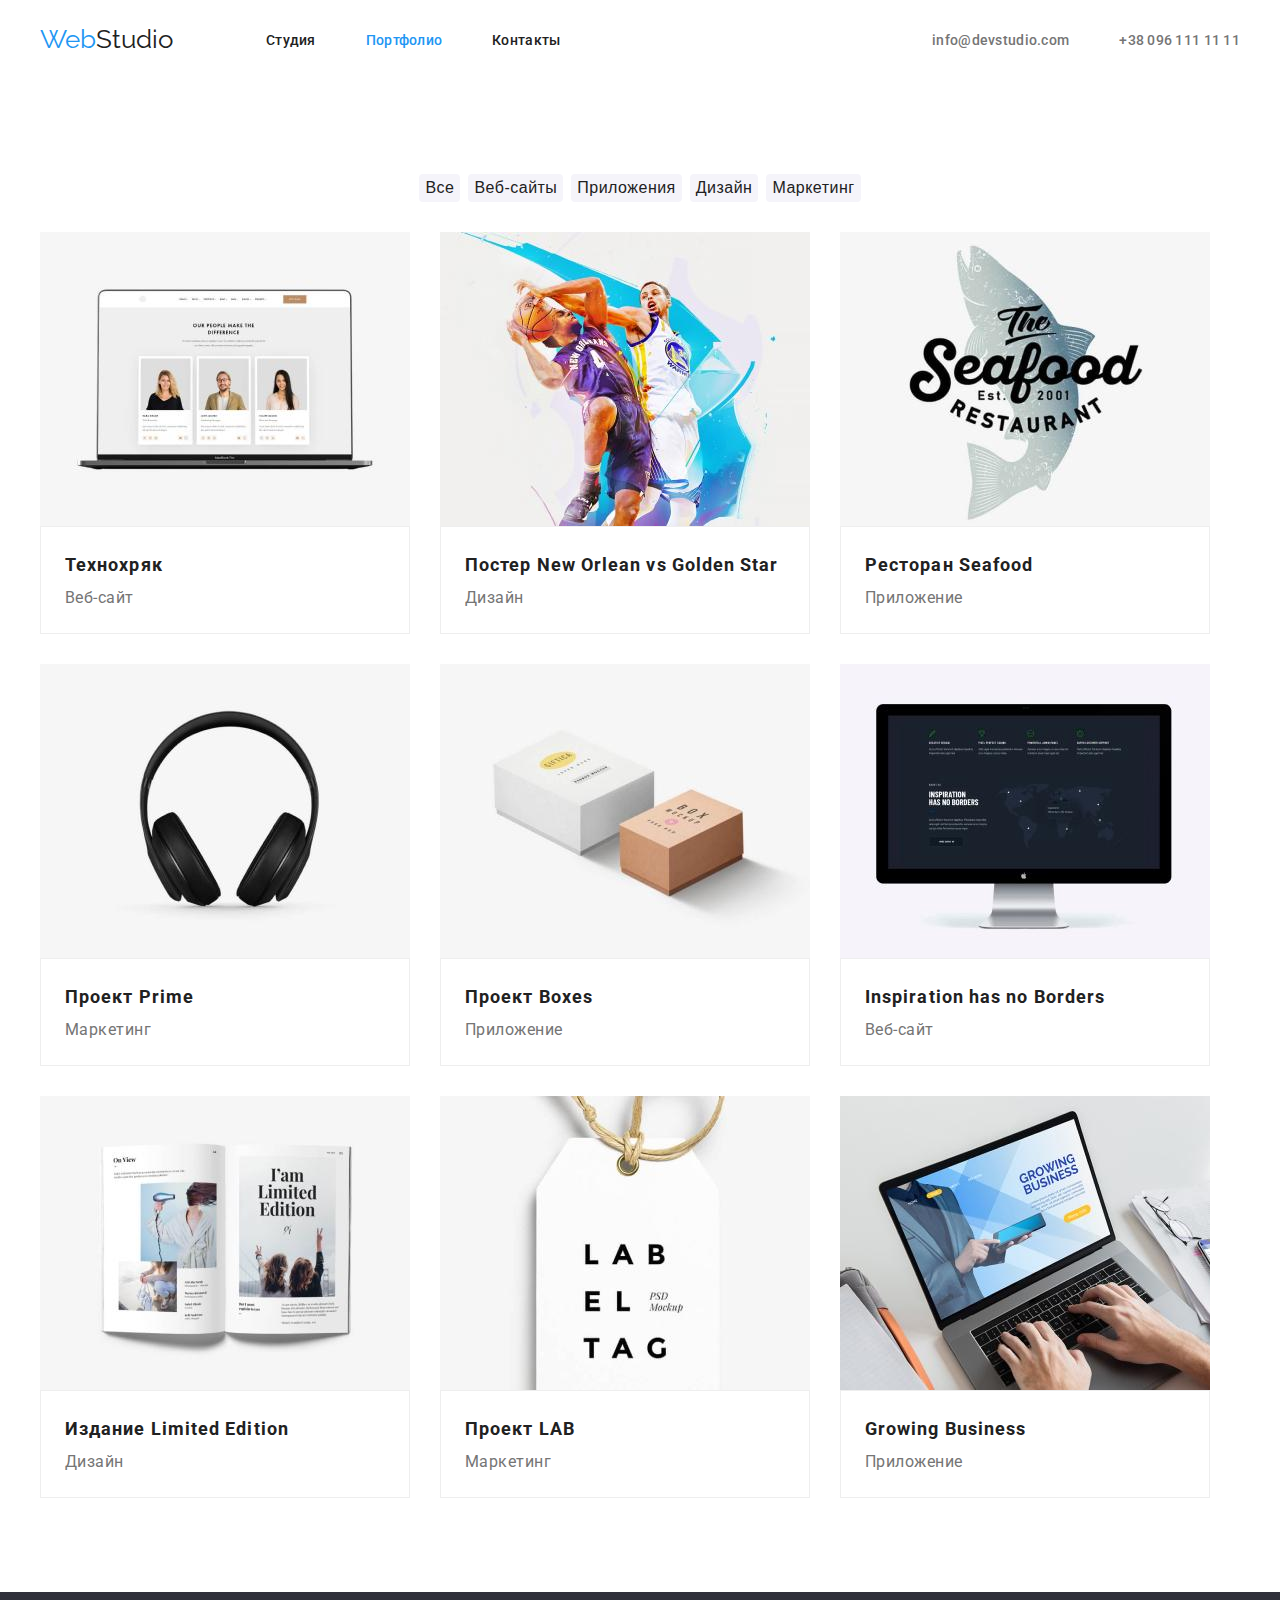
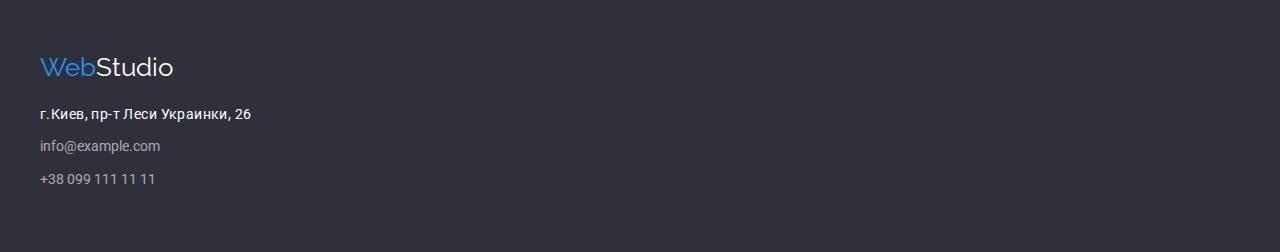
==== commit f4819c05: "исправила футер, кнопку..." ====
--- a/portfolio.html
+++ b/portfolio.html
@@ -191,12 +191,10 @@
     </main>
     <footer class="footer">
       <div class="container">
-        <div class="logo-footer-block">
-          <a href="" class="logo-footer-bottom link"
-            ><span class="logo-color">Web</span
-            ><span class="logo-footer">Studio</span></a
-          >
-        </div>
+        <a href="" class="logo-footer-bottom link logo-footer-block"
+          ><span class="logo-color">Web</span
+          ><span class="logo-footer">Studio</span></a
+        >
         <!--Контакты-->
 
         <address class="contacts">
--- a/css/style.css
+++ b/css/style.css
@@ -89,6 +89,7 @@
 
 .auth-nav {
   display: flex;
+
   margin-left: auto;
 }
 
@@ -98,6 +99,7 @@
 }
 .header-container {
   display: flex;
+  align-items: center;
 }
 
 .nav .link:hover,
@@ -144,6 +146,7 @@
   background-color: var(--background-hero-footer);
   padding-top: 200px;
   padding-bottom: 200px;
+  text-align: center;
 }
 
 .hero-title {
@@ -159,6 +162,7 @@
   width: 696px;
   height: 120px;
   margin: 0 auto;
+  margin-bottom: 30px;
 }
 .btn {
   font-family: inherit;
@@ -218,6 +222,10 @@
   letter-spacing: 0.03em;
   color: var(--primary-text-color);
 }
+.benefits-block {
+  width: 270px;
+  height: 101px;
+}
 
 .benefits-container-block:not(:last-child) {
   margin-right: 30px;
@@ -228,6 +236,7 @@
 .menu {
   display: flex;
   justify-content: center;
+  margin-bottom: 50px;
 }
 
 .portfolio {
@@ -243,7 +252,10 @@
   line-height: 1.62;
   text-align: center;
   letter-spacing: 0.03em;
+  border: none;
   color: #212121;
+  background-color: rgba(245, 244, 250, 1);
+  border-radius: 4px;
 }
 
 .galary-item {
@@ -267,7 +279,7 @@
 .galary-list {
   display: flex;
   flex-wrap: wrap;
-  margin-top: 50px;
+  margin-top: -50px;
   margin-left: -30px;
 }
 
@@ -343,13 +355,12 @@
 }
 .team-list {
   display: flex;
-  flex-wrap: wrap;
   margin-left: -30px;
   margin-top: 50px;
 }
 .team-list-block {
-  padding-top: 94px;
-  padding-bottom: 94px;
+  padding-top: 30px;
+  padding-bottom: 30px;
 }
 
 .team-block {
@@ -371,6 +382,7 @@
   margin-bottom: 20px;
 }
 .logo-footer-bottom {
+  display: block;
   font-family: "raleway";
   font-size: 26px;
   line-height: 1.19;
